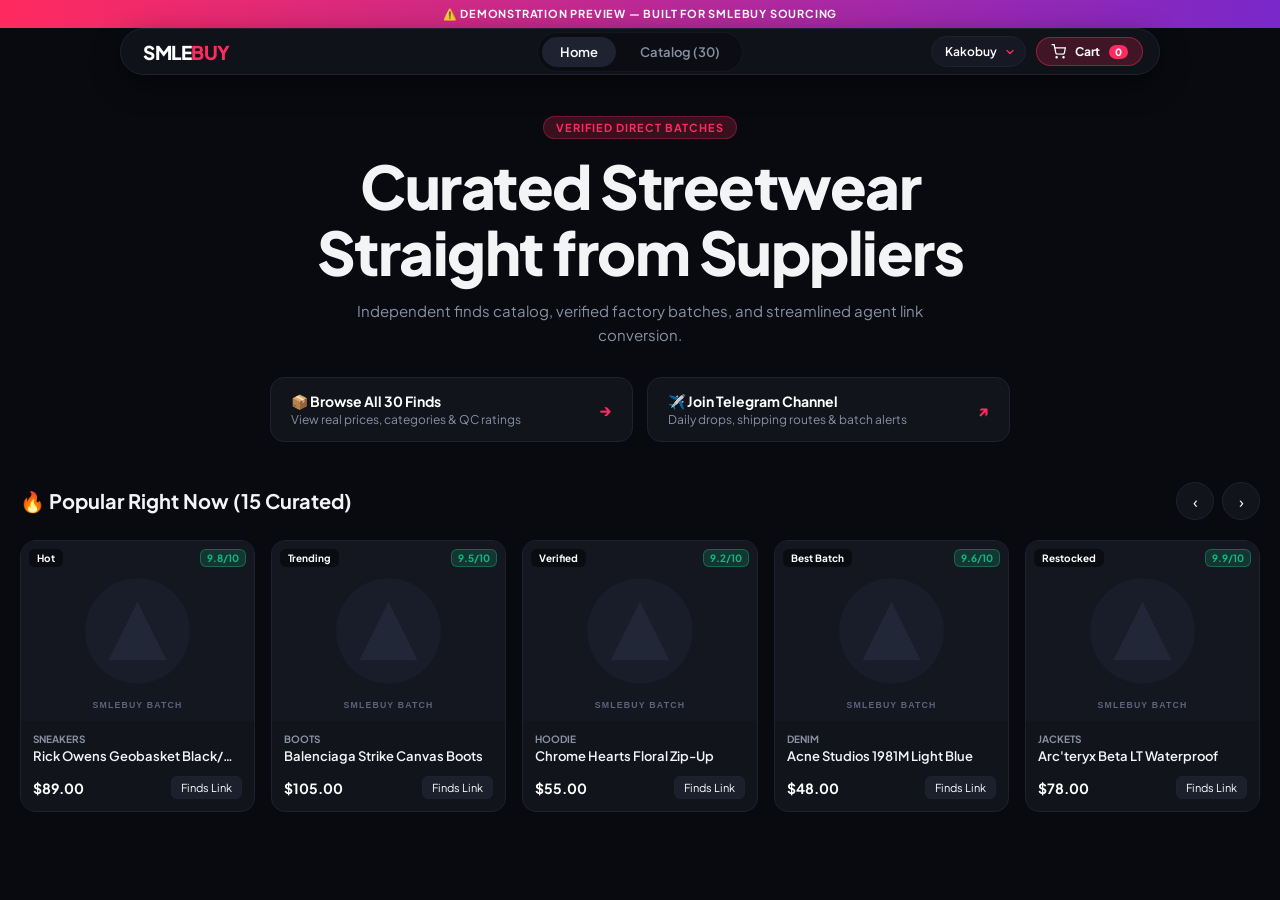
==== smlebuy/index.html @ 2d929571 "Add initial index.html for SMLEBUY platform Initial commit of the SMLEBUY index.html file with layou" ====
<!DOCTYPE html>
<html lang="en">
<head>
  <meta charset="UTF-8">
  <meta name="viewport" content="width=device-width, initial-scale=1.0">
  <title>SMLEBUY — Direct Sourcing & Finds Showcase</title>
  <link rel="preconnect" href="https://fonts.googleapis.com">
  <link rel="preconnect" href="https://fonts.gstatic.com" crossorigin>
  <link href="https://fonts.googleapis.com/css2?family=Plus+Jakarta+Sans:wght@400;500;600;700;800&display=swap" rel="stylesheet">
  <style>
    :root {
  --bg: #090a0f;
  --card-bg: #12141c;
  --card-border: #1e2230;
  --accent: #ff2a5f;
  --accent-glow: rgba(255, 42, 95, 0.2);
  --text: #f3f4f6;
  --text-muted: #8890a4;
}

* {
  box-sizing: border-box;
  margin: 0;
  padding: 0;
  font-family: 'Plus Jakarta Sans', sans-serif;
}

body {
  background-color: var(--bg);
  color: var(--text);
  min-height: 100vh;
  overflow-x: hidden;
}

/* --- DEMO BAR --- */
.demo-bar {
  background: linear-gradient(90deg, #ff2a5f, #7928ca);
  color: #fff;
  text-align: center;
  padding: 7px 16px;
  font-size: 11px;
  font-weight: 700;
  letter-spacing: 0.8px;
  text-transform: uppercase;
}

/* --- UNIFIED MODERN NAVBAR --- */
header {
  position: sticky;
  top: 14px;
  z-index: 100;
  padding: 0 20px;
  margin-bottom: 25px;
}

.nav-container {
  max-width: 1040px;
  margin: 0 auto;
  background: rgba(18, 20, 28, 0.85);
  backdrop-filter: blur(14px);
  border: 1px solid var(--card-border);
  border-radius: 50px;
  padding: 7px 16px;
  display: flex;
  align-items: center;
  justify-content: space-between;
  box-shadow: 0 10px 30px rgba(0, 0, 0, 0.45);
  position: relative; /* Wymagane do precyzyjnego wyśrodkowania */
}

.logo {
  font-size: 19px;
  font-weight: 800;
  letter-spacing: -0.5px;
  text-decoration: none;
  color: #fff;
  padding-left: 6px;
  z-index: 2;
}

.logo span {
  color: var(--accent);
}

/* Idealne geometryczne wyśrodkowanie linków nawigacji */
.nav-center {
  position: absolute;
  left: 50%;
  top: 50%;
  transform: translate(-50%, -50%);
  display: flex;
  align-items: center;
  gap: 6px;
  background: rgba(9, 10, 15, 0.45);
  padding: 4px;
  border-radius: 30px;
  border: 1px solid rgba(255, 255, 255, 0.04);
  z-index: 1;
}

.nav-link {
  color: var(--text-muted);
  text-decoration: none;
  font-size: 13px;
  font-weight: 600;
  padding: 7px 18px;
  border-radius: 25px;
  transition: all 0.2s ease;
  white-space: nowrap;
}

.nav-link:hover {
  color: #fff;
}

.nav-link.active {
  color: #fff;
  background: #1e2231;
}

.nav-actions {
  display: flex;
  align-items: center;
  gap: 10px;
  z-index: 2;
}

/* Custom Dropdown Agenta */
.agent-wrapper {
  position: relative;
  display: flex;
  align-items: center;
}

.agent-select-input {
  appearance: none;
  -webkit-appearance: none;
  background: #161823;
  border: 1px solid var(--card-border);
  color: #fff;
  font-size: 12px;
  font-weight: 600;
  padding: 7px 28px 7px 13px;
  border-radius: 20px;
  cursor: pointer;
  outline: none;
  transition: border-color 0.2s;
}

.agent-select-input:hover,
.agent-select-input:focus {
  border-color: rgba(255, 42, 95, 0.5);
}

.agent-wrapper svg {
  position: absolute;
  right: 10px;
  pointer-events: none;
  stroke: var(--accent);
}

/* Koszyk */
.cart-btn {
  display: inline-flex;
  align-items: center;
  gap: 9px;
  background: var(--accent-glow);
  border: 1px solid rgba(255, 42, 95, 0.45);
  color: #fff;
  font-size: 12px;
  font-weight: 700;
  padding: 6px 14px;
  border-radius: 20px;
  text-decoration: none;
  cursor: pointer;
  transition: transform 0.15s ease, background 0.2s ease;
}

.cart-btn:hover {
  background: rgba(255, 42, 95, 0.28);
  transform: translateY(-1px);
}

.cart-btn svg {
  stroke: #fff;
  fill: none;
  stroke-width: 2;
}

.cart-num {
  background: var(--accent);
  color: #fff;
  font-size: 10px;
  padding: 1px 6px;
  border-radius: 12px;
  font-weight: 800;
}

/* --- HERO SECTION --- */
.hero {
  max-width: 860px;
  margin: 40px auto 30px;
  padding: 0 20px;
  text-align: center;
}

.hero-tag {
  display: inline-block;
  font-size: 11px;
  font-weight: 700;
  text-transform: uppercase;
  letter-spacing: 1px;
  padding: 4px 12px;
  border-radius: 30px;
  background: var(--accent-glow);
  color: var(--accent);
  border: 1px solid rgba(255, 42, 95, 0.3);
  margin-bottom: 14px;
}

.hero h1 {
  font-size: clamp(34px, 5.5vw, 60px);
  font-weight: 800;
  letter-spacing: -1.5px;
  line-height: 1.1;
  margin-bottom: 14px;
}

.hero p {
  color: var(--text-muted);
  font-size: 15px;
  line-height: 1.6;
  max-width: 580px;
  margin: 0 auto 30px;
}

/* --- COMPACT ROW (ZASTĘPSTWO BLOKÓW) --- */
.compact-actions-row {
  max-width: 780px;
  margin: 0 auto 40px;
  padding: 0 20px;
  display: flex;
  gap: 14px;
}

.compact-btn {
  flex: 1;
  background: var(--card-bg);
  border: 1px solid var(--card-border);
  border-radius: 14px;
  padding: 14px 20px;
  display: flex;
  align-items: center;
  justify-content: space-between;
  text-decoration: none;
  color: #fff;
  transition: all 0.2s ease;
}

.compact-btn:hover {
  border-color: var(--accent);
  transform: translateY(-2px);
  background: #161822;
}

.compact-btn .label {
  font-size: 14px;
  font-weight: 700;
  display: flex;
  align-items: center;
  gap: 10px;
}

.compact-btn .sub {
  font-size: 12px;
  color: var(--text-muted);
  margin-top: 2px;
}

.compact-btn .arrow {
  color: var(--accent);
  font-weight: 800;
  font-size: 16px;
}

/* --- KARUZELA POPULARNYCH (15 PRODUKTÓW) --- */
.carousel-section {
  max-width: 1280px;
  margin: 0 auto 70px;
  padding: 0 20px;
}

.section-header {
  display: flex;
  align-items: center;
  justify-content: space-between;
  margin-bottom: 20px;
}

.section-header h2 {
  font-size: 20px;
  font-weight: 700;
  display: flex;
  align-items: center;
  gap: 8px;
}

.controls {
  display: flex;
  gap: 8px;
}

.ctrl-btn {
  width: 38px;
  height: 38px;
  border-radius: 50%;
  background: var(--card-bg);
  border: 1px solid var(--card-border);
  color: #fff;
  cursor: pointer;
  display: flex;
  align-items: center;
  justify-content: center;
  font-size: 16px;
  transition: all 0.2s;
}

.ctrl-btn:hover {
  background: var(--accent);
  border-color: var(--accent);
}

.carousel-wrapper {
  overflow: hidden;
  width: 100%;
  border-radius: 16px;
}

.carousel-track {
  display: flex;
  transition: transform 0.6s cubic-bezier(0.25, 1, 0.5, 1);
  gap: 16px;
}

.p-card {
  min-width: calc((100% - (4 * 16px)) / 5);
  flex: 0 0 calc((100% - (4 * 16px)) / 5);
  background: var(--card-bg);
  border: 1px solid var(--card-border);
  border-radius: 14px;
  overflow: hidden;
  display: flex;
  flex-direction: column;
}

.p-img-box {
  width: 100%;
  height: 180px;
  background: #161824;
  display: flex;
  align-items: center;
  justify-content: center;
  position: relative;
}

.p-img-box img {
  width: 100%;
  height: 100%;
  object-fit: cover;
}

.p-badge {
  position: absolute;
  top: 8px;
  left: 8px;
  background: rgba(9, 10, 15, 0.75);
  backdrop-filter: blur(4px);
  padding: 3px 8px;
  border-radius: 6px;
  font-size: 10px;
  font-weight: 700;
  color: #fff;
}

.p-score {
  position: absolute;
  top: 8px;
  right: 8px;
  background: rgba(16, 185, 129, 0.2);
  border: 1px solid rgba(16, 185, 129, 0.4);
  color: #10b981;
  padding: 2px 6px;
  border-radius: 6px;
  font-size: 10px;
  font-weight: 700;
}

.p-details {
  padding: 12px;
  display: flex;
  flex-direction: column;
  flex-grow: 1;
}

.p-category {
  font-size: 10px;
  color: var(--text-muted);
  text-transform: uppercase;
  font-weight: 700;
  margin-bottom: 3px;
}

.p-title {
  font-size: 13px;
  font-weight: 600;
  white-space: nowrap;
  overflow: hidden;
  text-overflow: ellipsis;
  margin-bottom: 12px;
}

.p-footer {
  display: flex;
  align-items: center;
  justify-content: space-between;
  margin-top: auto;
}

.p-price {
  font-size: 14px;
  font-weight: 700;
  color: #fff;
}

.p-buy {
  background: #1c202d;
  border: 1px solid var(--card-border);
  color: #fff;
  font-size: 11px;
  padding: 4px 9px;
  border-radius: 6px;
  text-decoration: none;
}

/* --- KATALOG & FILTRY (LINKS.HTML) --- */
.catalog-wrap {
  max-width: 1280px;
  margin: 20px auto 60px;
  padding: 0 20px;
}

.controls-panel {
  background: var(--card-bg);
  border: 1px solid var(--card-border);
  border-radius: 16px;
  padding: 18px 20px;
  margin-bottom: 24px;
  display: flex;
  flex-direction: column;
  gap: 16px;
}

.top-bar {
  display: flex;
  justify-content: space-between;
  align-items: center;
  flex-wrap: wrap;
  gap: 14px;
}

.search-box {
  background: #0a0b10;
  border: 1px solid var(--card-border);
  color: #fff;
  padding: 11px 18px;
  border-radius: 12px;
  font-size: 14px;
  width: 340px;
  outline: none;
  transition: border-color 0.2s;
}

.search-box:focus {
  border-color: var(--accent);
}

/* Stylizowany Target Agent Box */
.target-agent-box {
  display: flex;
  align-items: center;
  gap: 12px;
  background: #0a0b10;
  border: 1px solid var(--card-border);
  padding: 6px 8px 6px 14px;
  border-radius: 14px;
}

.target-agent-box .label {
  font-size: 13px;
  color: var(--text-muted);
  font-weight: 500;
}

.target-agent-pill {
  position: relative;
  display: flex;
  align-items: center;
}

.target-agent-pill select {
  appearance: none;
  -webkit-appearance: none;
  background: #141724;
  border: 1px solid rgba(255, 42, 95, 0.3);
  color: var(--accent);
  font-size: 13px;
  font-weight: 700;
  padding: 7px 32px 7px 14px;
  border-radius: 10px;
  cursor: pointer;
  outline: none;
  transition: all 0.2s ease;
}

.target-agent-pill select:hover {
  background: #1a1e2f;
  border-color: var(--accent);
}

.target-agent-pill svg {
  position: absolute;
  right: 12px;
  pointer-events: none;
  stroke: var(--accent);
}

/* Category Filter Pills */
.category-pills {
  display: flex;
  gap: 8px;
  overflow-x: auto;
  padding-bottom: 4px;
}

.pill {
  background: #171924;
  border: 1px solid var(--card-border);
  color: var(--text-muted);
  padding: 7px 15px;
  border-radius: 20px;
  font-size: 12px;
  font-weight: 600;
  cursor: pointer;
  white-space: nowrap;
  transition: all 0.2s;
}

.pill:hover,
.pill.active {
  background: var(--accent-glow);
  color: #fff;
  border-color: var(--accent);
}

/* --- SIATKA PRODUKTÓW (30 ITEMS) --- */
.grid {
  display: grid;
  grid-template-columns: repeat(auto-fill, minmax(210px, 1fr));
  gap: 18px;
}

.grid-item {
  background: var(--card-bg);
  border: 1px solid var(--card-border);
  border-radius: 14px;
  overflow: hidden;
  display: flex;
  flex-direction: column;
  transition: transform 0.2s;
}

.grid-item:hover {
  transform: translateY(-3px);
}

.grid-img-box {
  width: 100%;
  height: 180px;
  background: #161824;
  position: relative;
}

.grid-img-box img {
  width: 100%;
  height: 100%;
  object-fit: cover;
}

.badge-left {
  position: absolute;
  top: 8px;
  left: 8px;
  background: rgba(9, 10, 15, 0.75);
  backdrop-filter: blur(4px);
  padding: 2px 7px;
  border-radius: 5px;
  font-size: 10px;
  font-weight: 700;
  color: #fff;
}

.badge-right {
  position: absolute;
  top: 8px;
  right: 8px;
  background: rgba(16, 185, 129, 0.2);
  border: 1px solid rgba(16, 185, 129, 0.35);
  color: #10b981;
  padding: 2px 6px;
  border-radius: 5px;
  font-size: 10px;
  font-weight: 700;
}

.grid-content {
  padding: 12px;
  display: flex;
  flex-direction: column;
  flex-grow: 1;
}

.grid-cat {
  font-size: 10px;
  color: var(--text-muted);
  text-transform: uppercase;
  font-weight: 700;
  margin-bottom: 4px;
}

.grid-name {
  font-size: 13px;
  font-weight: 600;
  line-height: 1.35;
  height: 35px;
  overflow: hidden;
  display: -webkit-box;
  -webkit-line-clamp: 2;
  -webkit-box-orient: vertical;
  margin-bottom: 12px;
}

.grid-bottom {
  display: flex;
  align-items: center;
  justify-content: space-between;
  margin-top: auto;
}

.grid-price {
  font-size: 14px;
  font-weight: 700;
  color: #fff;
}

.grid-btn {
  background: #1c202d;
  border: 1px solid var(--card-border);
  color: #fff;
  font-size: 11px;
  font-weight: 600;
  padding: 5px 10px;
  border-radius: 6px;
  cursor: pointer;
  transition: border-color 0.2s;
}

.grid-btn:hover {
  border-color: var(--accent);
}

/* --- RESPONSYWNOŚĆ --- */
@media (max-width: 1100px) {
  .p-card {
    min-width: calc((100% - 16px) / 2);
    flex: 0 0 calc((100% - 16px) / 2);
  }
}

@media (max-width: 768px) {
  .nav-center {
    position: static;
    transform: none;
  }
  .nav-container {
    flex-wrap: wrap;
    gap: 10px;
    border-radius: 20px;
  }
}

@media (max-width: 650px) {
  .p-card {
    min-width: 100%;
    flex: 0 0 100%;
  }
  .compact-actions-row {
    flex-direction: column;
  }
  .search-box {
    width: 100%;
  }
}
  </style>
</head>
<body>

  <div class="demo-bar">
    ⚠️ Demonstration Preview — Built for SMLEBUY Sourcing
  </div>

  <header>
    <div class="nav-container">
      <a href="index.html" class="logo">SMLE<span>BUY</span></a>

      <nav class="nav-center">
        <a href="index.html" class="nav-link active">Home</a>
        <a href="links.html" class="nav-link">Catalog (30)</a>
      </nav>

      <div class="nav-actions">
        <div class="agent-wrapper">
          <select class="agent-select-input" id="navAgent">
            <option>Kakobuy</option>
            <option>Mulebuy</option>
            <option>CNfans</option>
            <option>Basetao</option>
          </select>
          <svg width="12" height="12" viewBox="0 0 24 24" fill="none" stroke-width="2.5" stroke-linecap="round"><path d="M6 9l6 6 6-6"/></svg>
        </div>

        <button class="cart-btn" onclick="alert('Cart preview')">
          <svg width="15" height="15" viewBox="0 0 24 24">
            <circle cx="9" cy="21" r="1"></circle>
            <circle cx="20" cy="21" r="1"></circle>
            <path d="M1 1h4l2.68 13.39a2 2 0 0 0 2 1.61h9.72a2 2 0 0 0 2-1.61L23 6H6"></path>
          </svg>
          Cart <span class="cart-num">0</span>
        </button>
      </div>
    </div>
  </header>

  <main>
    <section class="hero">
      <span class="hero-tag">Verified Direct Batches</span>
      <h1>Curated Streetwear<br>Straight from Suppliers</h1>
      <p>Independent finds catalog, verified factory batches, and streamlined agent link conversion.</p>
    </section>

    <section class="compact-actions-row">
      <a href="links.html" class="compact-btn">
        <div>
          <div class="label">📦 Browse All 30 Finds</div>
          <div class="sub">View real prices, categories & QC ratings</div>
        </div>
        <span class="arrow">→</span>
      </a>

      <a href="https://t.me" target="_blank" class="compact-btn">
        <div>
          <div class="label">✈️ Join Telegram Channel</div>
          <div class="sub">Daily drops, shipping routes & batch alerts</div>
        </div>
        <span class="arrow">↗</span>
      </a>
    </section>

    <section class="carousel-section">
      <div class="section-header">
        <h2>🔥 Popular Right Now (15 Curated)</h2>
        <div class="controls">
          <button class="ctrl-btn" onclick="prevSlide()" title="Previous">‹</button>
          <button class="ctrl-btn" onclick="nextSlide()" title="Next">›</button>
        </div>
      </div>

      <div class="carousel-wrapper">
        <div class="carousel-track" id="popularTrack"></div>
      </div>
    </section>
  </main>

  <script>
    const PLACEHOLDER_IMG = "data:image/svg+xml;charset=UTF-8,%3Csvg xmlns='http://www.w3.org/2000/svg' width='400' height='400' viewBox='0 0 400 400'%3E%3Crect width='400' height='400' fill='%23141620'/%3E%3Ccircle cx='200' cy='200' r='90' fill='%23191c29'/%3E%3Cpath d='M150 250 L200 150 L250 250 Z' fill='%23222738'/%3E%3Ctext x='50%25' y='82%25' dominant-baseline='middle' text-anchor='middle' fill='%235c637a' font-family='sans-serif' font-size='15' font-weight='700' letter-spacing='2'%3ESMLEBUY BATCH%3C/text%3E%3C/svg%3E";

    const popularItems = [
      { id: 1, name: "Rick Owens Geobasket Black/Milk", cat: "Sneakers", price: "$89.00", rating: "9.8/10", badge: "Hot" },
      { id: 2, name: "Balenciaga Strike Canvas Boots", cat: "Boots", price: "$105.00", rating: "9.5/10", badge: "Trending" },
      { id: 3, name: "Chrome Hearts Floral Zip-Up", cat: "Hoodie", price: "$55.00", rating: "9.2/10", badge: "Verified" },
      { id: 4, name: "Acne Studios 1981M Light Blue", cat: "Denim", price: "$48.00", rating: "9.6/10", badge: "Best Batch" },
      { id: 5, name: "Arc'teryx Beta LT Waterproof", cat: "Jackets", price: "$78.00", rating: "9.9/10", badge: "Restocked" },
      { id: 6, name: "Maison Margiela GAT White Leather", cat: "Sneakers", price: "$65.00", rating: "9.7/10", badge: "Top Tier" },
      { id: 7, name: "Supreme Box Logo FW23 Heather Grey", cat: "Hoodie", price: "$52.00", rating: "9.8/10", badge: "Popular" },
      { id: 8, name: "Bape Shark Double Full Zip", cat: "Hoodie", price: "$62.00", rating: "9.0/10", badge: "Classic" },
      { id: 9, name: "Rick Owens Bolan Banana Denim", cat: "Denim", price: "$59.00", rating: "9.4/10", badge: "Waxed" },
      { id: 10, name: "Prada Re-Nylon Puffer Jacket", cat: "Jackets", price: "$115.00", rating: "9.6/10", badge: "Luxury" },
      { id: 11, name: "Salomon XT-6 Black Phantom", cat: "Sneakers", price: "$58.00", rating: "9.4/10", badge: "Gorpcore" },
      { id: 12, name: "Chrome Hearts Roller Belt 925", cat: "Accessories", price: "$45.00", rating: "9.5/10", badge: "Steel" },
      { id: 13, name: "Balenciaga 3XL Mud Sneaker", cat: "Sneakers", price: "$98.00", rating: "9.7/10", badge: "Distressed" },
      { id: 14, name: "Moncler Maya Down Black", cat: "Jackets", price: "$130.00", rating: "9.9/10", badge: "Warm" },
      { id: 15, name: "Diesel 1996 D-Sire Baggy Wash", cat: "Denim", price: "$54.00", rating: "9.5/10", badge: "Oversized" }
    ];

    const track = document.getElementById('popularTrack');
    popularItems.forEach(item => {
      track.innerHTML += `
        <div class="p-card">
          <div class="p-img-box">
            <span class="p-badge">${item.badge}</span>
            <span class="p-score">${item.rating}</span>
            <img src="${PLACEHOLDER_IMG}" alt="${item.name}">
          </div>
          <div class="p-details">
            <span class="p-category">${item.cat}</span>
            <div class="p-title" title="${item.name}">${item.name}</div>
            <div class="p-footer">
              <span class="p-price">${item.price}</span>
              <a href="links.html" class="p-buy">Finds Link</a>
            </div>
          </div>
        </div>
      `;
    });

    let currentIndex = 0;
    const totalPages = 3;

    function updateCarousel() {
      track.style.transform = `translateX(-${currentIndex * 100}%)`;
    }

    function nextSlide() {
      currentIndex = (currentIndex + 1) % totalPages;
      updateCarousel();
    }

    function prevSlide() {
      currentIndex = (currentIndex - 1 + totalPages) % totalPages;
      updateCarousel();
    }

    let autoInterval = setInterval(nextSlide, 3000);
    track.addEventListener('mouseenter', () => clearInterval(autoInterval));
    track.addEventListener('mouseleave', () => autoInterval = setInterval(nextSlide, 3000));
  </script>
</body>
</html>
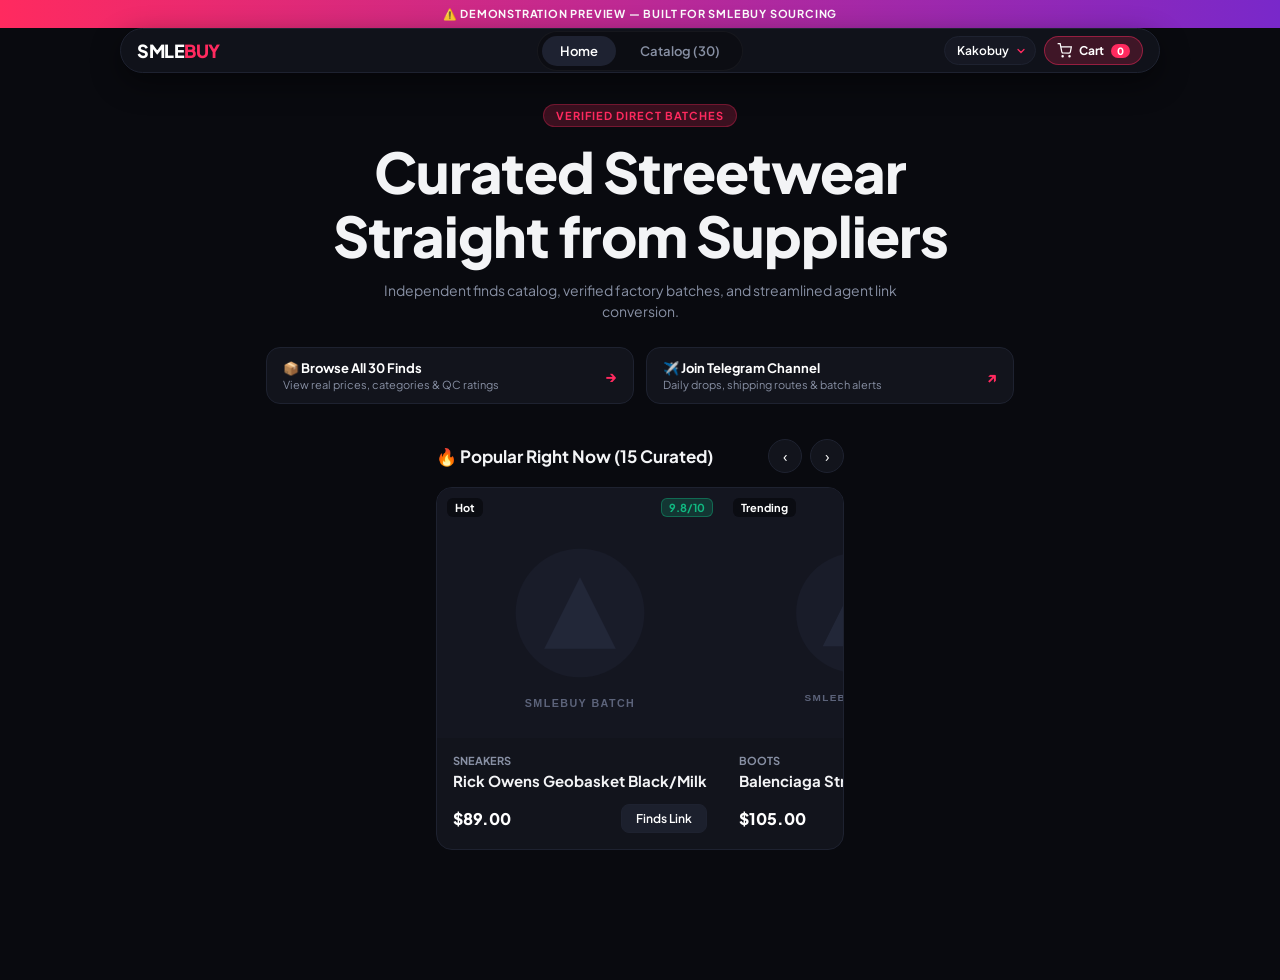
==== commit 95bc73f3: "Refactor CSS styles for layout and responsiveness Adjusted various CSS properties for layout and sty" ====
--- a/smlebuy/index.html
+++ b/smlebuy/index.html
@@ -8,7 +8,7 @@
   <link rel="preconnect" href="https://fonts.gstatic.com" crossorigin>
   <link href="https://fonts.googleapis.com/css2?family=Plus+Jakarta+Sans:wght@400;500;600;700;800&display=swap" rel="stylesheet">
   <style>
-    :root {
+  :root {
   --bg: #090a0f;
   --card-bg: #12141c;
   --card-border: #1e2230;
@@ -30,6 +30,7 @@
   color: var(--text);
   min-height: 100vh;
   overflow-x: hidden;
+  padding-bottom: 70px; /* Miejsce na bottom nav na mobile */
 }
 
 /* --- DEMO BAR --- */
@@ -37,26 +38,26 @@
   background: linear-gradient(90deg, #ff2a5f, #7928ca);
   color: #fff;
   text-align: center;
-  padding: 7px 16px;
+  padding: 7px 14px;
   font-size: 11px;
   font-weight: 700;
   letter-spacing: 0.8px;
   text-transform: uppercase;
 }
 
-/* --- UNIFIED MODERN NAVBAR --- */
+/* --- UNIFIED CLEAN NAVBAR --- */
 header {
   position: sticky;
-  top: 14px;
+  top: 12px;
   z-index: 100;
-  padding: 0 20px;
+  padding: 0 14px;
   margin-bottom: 25px;
 }
 
 .nav-container {
   max-width: 1040px;
   margin: 0 auto;
-  background: rgba(18, 20, 28, 0.85);
+  background: rgba(18, 20, 28, 0.92);
   backdrop-filter: blur(14px);
   border: 1px solid var(--card-border);
   border-radius: 50px;
@@ -65,16 +66,15 @@
   align-items: center;
   justify-content: space-between;
   box-shadow: 0 10px 30px rgba(0, 0, 0, 0.45);
-  position: relative; /* Wymagane do precyzyjnego wyśrodkowania */
+  position: relative;
 }
 
 .logo {
-  font-size: 19px;
+  font-size: 18px;
   font-weight: 800;
   letter-spacing: -0.5px;
   text-decoration: none;
   color: #fff;
-  padding-left: 6px;
   z-index: 2;
 }
 
@@ -82,7 +82,7 @@
   color: var(--accent);
 }
 
-/* Idealne geometryczne wyśrodkowanie linków nawigacji */
+/* Matematycznie wyśrodkowany pill na desktopie */
 .nav-center {
   position: absolute;
   left: 50%;
@@ -109,10 +109,7 @@
   white-space: nowrap;
 }
 
-.nav-link:hover {
-  color: #fff;
-}
-
+.nav-link:hover { color: #fff; }
 .nav-link.active {
   color: #fff;
   background: #1e2231;
@@ -121,11 +118,11 @@
 .nav-actions {
   display: flex;
   align-items: center;
-  gap: 10px;
+  gap: 8px;
   z-index: 2;
 }
 
-/* Custom Dropdown Agenta */
+/* Selektor Agenta */
 .agent-wrapper {
   position: relative;
   display: flex;
@@ -140,7 +137,7 @@
   color: #fff;
   font-size: 12px;
   font-weight: 600;
-  padding: 7px 28px 7px 13px;
+  padding: 6px 26px 6px 12px;
   border-radius: 20px;
   cursor: pointer;
   outline: none;
@@ -154,7 +151,7 @@
 
 .agent-wrapper svg {
   position: absolute;
-  right: 10px;
+  right: 9px;
   pointer-events: none;
   stroke: var(--accent);
 }
@@ -163,22 +160,16 @@
 .cart-btn {
   display: inline-flex;
   align-items: center;
-  gap: 9px;
+  gap: 7px;
   background: var(--accent-glow);
   border: 1px solid rgba(255, 42, 95, 0.45);
   color: #fff;
   font-size: 12px;
   font-weight: 700;
-  padding: 6px 14px;
+  padding: 6px 12px;
   border-radius: 20px;
   text-decoration: none;
   cursor: pointer;
-  transition: transform 0.15s ease, background 0.2s ease;
-}
-
-.cart-btn:hover {
-  background: rgba(255, 42, 95, 0.28);
-  transform: translateY(-1px);
 }
 
 .cart-btn svg {
@@ -196,11 +187,33 @@
   font-weight: 800;
 }
 
-/* --- HERO SECTION --- */
+/* --- MOBILE BOTTOM NAV (Tylko na telefonach) --- */
+.mobile-bottom-nav {
+  display: none;
+  position: fixed;
+  bottom: 12px;
+  left: 50%;
+  transform: translateX(-50%);
+  background: rgba(18, 20, 28, 0.95);
+  backdrop-filter: blur(16px);
+  border: 1px solid var(--card-border);
+  border-radius: 40px;
+  padding: 5px 8px;
+  z-index: 200;
+  box-shadow: 0 10px 25px rgba(0,0,0,0.6);
+  gap: 4px;
+}
+
+.mobile-bottom-nav .nav-link {
+  font-size: 12px;
+  padding: 7px 16px;
+}
+
+/* --- HERO --- */
 .hero {
   max-width: 860px;
-  margin: 40px auto 30px;
-  padding: 0 20px;
+  margin: 30px auto 25px;
+  padding: 0 16px;
   text-align: center;
 }
 
@@ -215,32 +228,32 @@
   background: var(--accent-glow);
   color: var(--accent);
   border: 1px solid rgba(255, 42, 95, 0.3);
-  margin-bottom: 14px;
+  margin-bottom: 12px;
 }
 
 .hero h1 {
-  font-size: clamp(34px, 5.5vw, 60px);
+  font-size: clamp(28px, 6vw, 56px);
   font-weight: 800;
-  letter-spacing: -1.5px;
-  line-height: 1.1;
-  margin-bottom: 14px;
+  letter-spacing: -1px;
+  line-height: 1.15;
+  margin-bottom: 12px;
 }
 
 .hero p {
   color: var(--text-muted);
-  font-size: 15px;
-  line-height: 1.6;
-  max-width: 580px;
-  margin: 0 auto 30px;
-}
-
-/* --- COMPACT ROW (ZASTĘPSTWO BLOKÓW) --- */
+  font-size: 14px;
+  line-height: 1.5;
+  max-width: 540px;
+  margin: 0 auto 24px;
+}
+
+/* --- ACTIONS ROW --- */
 .compact-actions-row {
   max-width: 780px;
-  margin: 0 auto 40px;
-  padding: 0 20px;
-  display: flex;
-  gap: 14px;
+  margin: 0 auto 35px;
+  padding: 0 16px;
+  display: flex;
+  gap: 12px;
 }
 
 .compact-btn {
@@ -248,7 +261,7 @@
   background: var(--card-bg);
   border: 1px solid var(--card-border);
   border-radius: 14px;
-  padding: 14px 20px;
+  padding: 12px 16px;
   display: flex;
   align-items: center;
   justify-content: space-between;
@@ -264,15 +277,15 @@
 }
 
 .compact-btn .label {
-  font-size: 14px;
-  font-weight: 700;
-  display: flex;
-  align-items: center;
-  gap: 10px;
+  font-size: 13px;
+  font-weight: 700;
+  display: flex;
+  align-items: center;
+  gap: 8px;
 }
 
 .compact-btn .sub {
-  font-size: 12px;
+  font-size: 11px;
   color: var(--text-muted);
   margin-top: 2px;
 }
@@ -280,25 +293,25 @@
 .compact-btn .arrow {
   color: var(--accent);
   font-weight: 800;
-  font-size: 16px;
-}
-
-/* --- KARUZELA POPULARNYCH (15 PRODUKTÓW) --- */
+  font-size: 15px;
+}
+
+/* --- KARUZELA 1 ITEM WIDOCZNY (POPULAR) --- */
 .carousel-section {
-  max-width: 1280px;
-  margin: 0 auto 70px;
-  padding: 0 20px;
+  max-width: 440px; /* Zgrabny format na 1 item */
+  margin: 0 auto 60px;
+  padding: 0 16px;
 }
 
 .section-header {
   display: flex;
   align-items: center;
   justify-content: space-between;
-  margin-bottom: 20px;
+  margin-bottom: 14px;
 }
 
 .section-header h2 {
-  font-size: 20px;
+  font-size: 17px;
   font-weight: 700;
   display: flex;
   align-items: center;
@@ -311,8 +324,8 @@
 }
 
 .ctrl-btn {
-  width: 38px;
-  height: 38px;
+  width: 34px;
+  height: 34px;
   border-radius: 50%;
   background: var(--card-bg);
   border: 1px solid var(--card-border);
@@ -321,7 +334,7 @@
   display: flex;
   align-items: center;
   justify-content: center;
-  font-size: 16px;
+  font-size: 15px;
   transition: all 0.2s;
 }
 
@@ -334,32 +347,28 @@
   overflow: hidden;
   width: 100%;
   border-radius: 16px;
+  border: 1px solid var(--card-border);
+  background: var(--card-bg);
 }
 
 .carousel-track {
   display: flex;
-  transition: transform 0.6s cubic-bezier(0.25, 1, 0.5, 1);
-  gap: 16px;
-}
-
-.p-card {
-  min-width: calc((100% - (4 * 16px)) / 5);
-  flex: 0 0 calc((100% - (4 * 16px)) / 5);
-  background: var(--card-bg);
-  border: 1px solid var(--card-border);
-  border-radius: 14px;
-  overflow: hidden;
+  transition: transform 0.45s cubic-bezier(0.25, 1, 0.5, 1);
+  width: 100%;
+}
+
+/* Dokładnie 1 item widoczny */
+.p-card-single {
+  flex: 0 0 100%;
+  width: 100%;
   display: flex;
   flex-direction: column;
 }
 
 .p-img-box {
   width: 100%;
-  height: 180px;
+  height: 250px;
   background: #161824;
-  display: flex;
-  align-items: center;
-  justify-content: center;
   position: relative;
 }
 
@@ -371,64 +380,62 @@
 
 .p-badge {
   position: absolute;
-  top: 8px;
-  left: 8px;
-  background: rgba(9, 10, 15, 0.75);
+  top: 10px;
+  left: 10px;
+  background: rgba(9, 10, 15, 0.8);
   backdrop-filter: blur(4px);
   padding: 3px 8px;
   border-radius: 6px;
-  font-size: 10px;
+  font-size: 11px;
   font-weight: 700;
   color: #fff;
 }
 
 .p-score {
   position: absolute;
-  top: 8px;
-  right: 8px;
+  top: 10px;
+  right: 10px;
   background: rgba(16, 185, 129, 0.2);
   border: 1px solid rgba(16, 185, 129, 0.4);
   color: #10b981;
-  padding: 2px 6px;
+  padding: 2px 7px;
   border-radius: 6px;
-  font-size: 10px;
+  font-size: 11px;
   font-weight: 700;
 }
 
 .p-details {
-  padding: 12px;
+  padding: 16px;
   display: flex;
   flex-direction: column;
-  flex-grow: 1;
 }
 
 .p-category {
-  font-size: 10px;
+  font-size: 11px;
   color: var(--text-muted);
   text-transform: uppercase;
   font-weight: 700;
-  margin-bottom: 3px;
+  margin-bottom: 4px;
 }
 
 .p-title {
-  font-size: 13px;
-  font-weight: 600;
+  font-size: 15px;
+  font-weight: 700;
   white-space: nowrap;
   overflow: hidden;
   text-overflow: ellipsis;
-  margin-bottom: 12px;
+  margin-bottom: 14px;
 }
 
 .p-footer {
   display: flex;
   align-items: center;
   justify-content: space-between;
-  margin-top: auto;
 }
 
 .p-price {
-  font-size: 14px;
-  font-weight: 700;
+  font-size: 16px;
+  font-weight: 800;
   color: #fff;
 }
 
@@ -436,279 +443,23 @@
   background: #1c202d;
   border: 1px solid var(--card-border);
   color: #fff;
-  font-size: 11px;
-  padding: 4px 9px;
-  border-radius: 6px;
-  text-decoration: none;
-}
-
-/* --- KATALOG & FILTRY (LINKS.HTML) --- */
-.catalog-wrap {
-  max-width: 1280px;
-  margin: 20px auto 60px;
-  padding: 0 20px;
-}
-
-.controls-panel {
-  background: var(--card-bg);
-  border: 1px solid var(--card-border);
-  border-radius: 16px;
-  padding: 18px 20px;
-  margin-bottom: 24px;
-  display: flex;
-  flex-direction: column;
-  gap: 16px;
-}
-
-.top-bar {
-  display: flex;
-  justify-content: space-between;
-  align-items: center;
-  flex-wrap: wrap;
-  gap: 14px;
-}
-
-.search-box {
-  background: #0a0b10;
-  border: 1px solid var(--card-border);
-  color: #fff;
-  padding: 11px 18px;
-  border-radius: 12px;
-  font-size: 14px;
-  width: 340px;
-  outline: none;
-  transition: border-color 0.2s;
-}
-
-.search-box:focus {
-  border-color: var(--accent);
-}
-
-/* Stylizowany Target Agent Box */
-.target-agent-box {
-  display: flex;
-  align-items: center;
-  gap: 12px;
-  background: #0a0b10;
-  border: 1px solid var(--card-border);
-  padding: 6px 8px 6px 14px;
-  border-radius: 14px;
-}
-
-.target-agent-box .label {
-  font-size: 13px;
-  color: var(--text-muted);
-  font-weight: 500;
-}
-
-.target-agent-pill {
-  position: relative;
-  display: flex;
-  align-items: center;
-}
-
-.target-agent-pill select {
-  appearance: none;
-  -webkit-appearance: none;
-  background: #141724;
-  border: 1px solid rgba(255, 42, 95, 0.3);
-  color: var(--accent);
-  font-size: 13px;
-  font-weight: 700;
-  padding: 7px 32px 7px 14px;
-  border-radius: 10px;
-  cursor: pointer;
-  outline: none;
-  transition: all 0.2s ease;
-}
-
-.target-agent-pill select:hover {
-  background: #1a1e2f;
-  border-color: var(--accent);
-}
-
-.target-agent-pill svg {
-  position: absolute;
-  right: 12px;
-  pointer-events: none;
-  stroke: var(--accent);
-}
-
-/* Category Filter Pills */
-.category-pills {
-  display: flex;
-  gap: 8px;
-  overflow-x: auto;
-  padding-bottom: 4px;
-}
-
-.pill {
-  background: #171924;
-  border: 1px solid var(--card-border);
-  color: var(--text-muted);
-  padding: 7px 15px;
-  border-radius: 20px;
   font-size: 12px;
   font-weight: 600;
-  cursor: pointer;
-  white-space: nowrap;
-  transition: all 0.2s;
-}
-
-.pill:hover,
-.pill.active {
-  background: var(--accent-glow);
-  color: #fff;
-  border-color: var(--accent);
-}
-
-/* --- SIATKA PRODUKTÓW (30 ITEMS) --- */
-.grid {
-  display: grid;
-  grid-template-columns: repeat(auto-fill, minmax(210px, 1fr));
-  gap: 18px;
-}
-
-.grid-item {
-  background: var(--card-bg);
-  border: 1px solid var(--card-border);
-  border-radius: 14px;
-  overflow: hidden;
-  display: flex;
-  flex-direction: column;
-  transition: transform 0.2s;
-}
-
-.grid-item:hover {
-  transform: translateY(-3px);
-}
-
-.grid-img-box {
-  width: 100%;
-  height: 180px;
-  background: #161824;
-  position: relative;
-}
-
-.grid-img-box img {
-  width: 100%;
-  height: 100%;
-  object-fit: cover;
-}
-
-.badge-left {
-  position: absolute;
-  top: 8px;
-  left: 8px;
-  background: rgba(9, 10, 15, 0.75);
-  backdrop-filter: blur(4px);
-  padding: 2px 7px;
-  border-radius: 5px;
-  font-size: 10px;
-  font-weight: 700;
-  color: #fff;
-}
-
-.badge-right {
-  position: absolute;
-  top: 8px;
-  right: 8px;
-  background: rgba(16, 185, 129, 0.2);
-  border: 1px solid rgba(16, 185, 129, 0.35);
-  color: #10b981;
-  padding: 2px 6px;
-  border-radius: 5px;
-  font-size: 10px;
-  font-weight: 700;
-}
-
-.grid-content {
-  padding: 12px;
-  display: flex;
-  flex-direction: column;
-  flex-grow: 1;
-}
-
-.grid-cat {
-  font-size: 10px;
-  color: var(--text-muted);
-  text-transform: uppercase;
-  font-weight: 700;
-  margin-bottom: 4px;
-}
-
-.grid-name {
-  font-size: 13px;
-  font-weight: 600;
-  line-height: 1.35;
-  height: 35px;
-  overflow: hidden;
-  display: -webkit-box;
-  -webkit-line-clamp: 2;
-  -webkit-box-orient: vertical;
-  margin-bottom: 12px;
-}
-
-.grid-bottom {
-  display: flex;
-  align-items: center;
-  justify-content: space-between;
-  margin-top: auto;
-}
-
-.grid-price {
-  font-size: 14px;
-  font-weight: 700;
-  color: #fff;
-}
-
-.grid-btn {
-  background: #1c202d;
-  border: 1px solid var(--card-border);
-  color: #fff;
-  font-size: 11px;
-  font-weight: 600;
-  padding: 5px 10px;
-  border-radius: 6px;
-  cursor: pointer;
+  padding: 6px 14px;
+  border-radius: 8px;
+  text-decoration: none;
   transition: border-color 0.2s;
 }
 
-.grid-btn:hover {
-  border-color: var(--accent);
-}
-
-/* --- RESPONSYWNOŚĆ --- */
-@media (max-width: 1100px) {
-  .p-card {
-    min-width: calc((100% - 16px) / 2);
-    flex: 0 0 calc((100% - 16px) / 2);
-  }
-}
-
+.p-buy:hover { border-color: var(--accent); }
+
+/* --- RESPONSIVE BREAKPOINTS --- */
 @media (max-width: 768px) {
-  .nav-center {
-    position: static;
-    transform: none;
-  }
-  .nav-container {
-    flex-wrap: wrap;
-    gap: 10px;
-    border-radius: 20px;
-  }
-}
-
-@media (max-width: 650px) {
-  .p-card {
-    min-width: 100%;
-    flex: 0 0 100%;
-  }
-  .compact-actions-row {
-    flex-direction: column;
-  }
-  .search-box {
-    width: 100%;
-  }
+  body { padding-bottom: 80px; }
+  .nav-center { display: none; } /* Chowamy ze środka navbara na mobile */
+  .mobile-bottom-nav { display: flex; } /* Pokazujemy dolny pasek app-style */
+  .compact-actions-row { flex-direction: column; }
+  .cart-btn span.label-text { display: none; } /* Chowamy tekst "Cart", zostaje sama cyferka */
 }
   </style>
 </head>
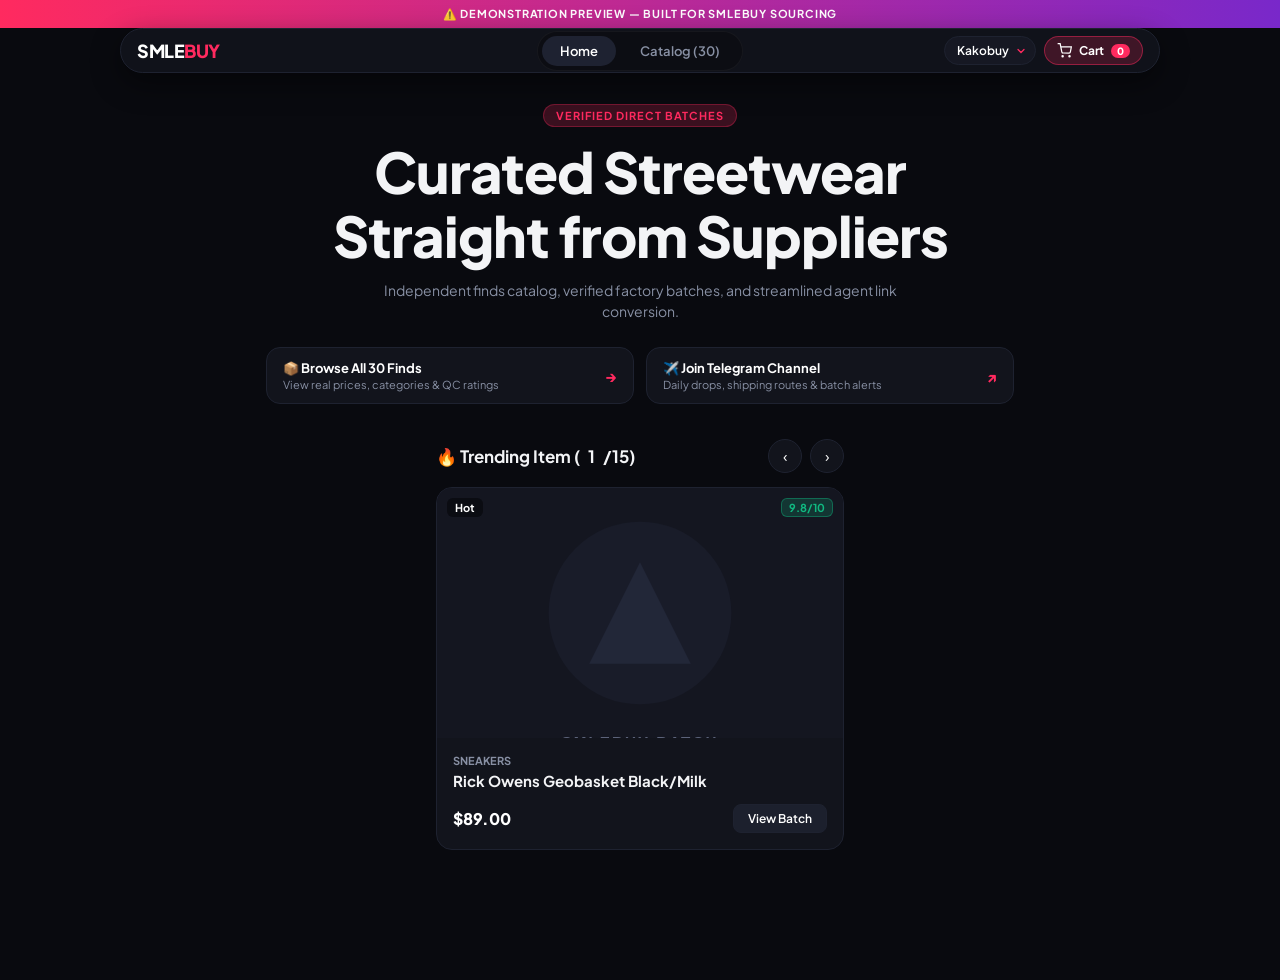
==== commit 7990cb45: "Refactor CSS styles and update HTML structure" ====
--- a/smlebuy/index.html
+++ b/smlebuy/index.html
@@ -8,459 +8,454 @@
   <link rel="preconnect" href="https://fonts.gstatic.com" crossorigin>
   <link href="https://fonts.googleapis.com/css2?family=Plus+Jakarta+Sans:wght@400;500;600;700;800&display=swap" rel="stylesheet">
   <style>
-  :root {
-  --bg: #090a0f;
-  --card-bg: #12141c;
-  --card-border: #1e2230;
-  --accent: #ff2a5f;
-  --accent-glow: rgba(255, 42, 95, 0.2);
-  --text: #f3f4f6;
-  --text-muted: #8890a4;
-}
-
-* {
-  box-sizing: border-box;
-  margin: 0;
-  padding: 0;
-  font-family: 'Plus Jakarta Sans', sans-serif;
-}
-
-body {
-  background-color: var(--bg);
-  color: var(--text);
-  min-height: 100vh;
-  overflow-x: hidden;
-  padding-bottom: 70px; /* Miejsce na bottom nav na mobile */
-}
-
-/* --- DEMO BAR --- */
-.demo-bar {
-  background: linear-gradient(90deg, #ff2a5f, #7928ca);
-  color: #fff;
-  text-align: center;
-  padding: 7px 14px;
-  font-size: 11px;
-  font-weight: 700;
-  letter-spacing: 0.8px;
-  text-transform: uppercase;
-}
-
-/* --- UNIFIED CLEAN NAVBAR --- */
-header {
-  position: sticky;
-  top: 12px;
-  z-index: 100;
-  padding: 0 14px;
-  margin-bottom: 25px;
-}
-
-.nav-container {
-  max-width: 1040px;
-  margin: 0 auto;
-  background: rgba(18, 20, 28, 0.92);
-  backdrop-filter: blur(14px);
-  border: 1px solid var(--card-border);
-  border-radius: 50px;
-  padding: 7px 16px;
-  display: flex;
-  align-items: center;
-  justify-content: space-between;
-  box-shadow: 0 10px 30px rgba(0, 0, 0, 0.45);
-  position: relative;
-}
-
-.logo {
-  font-size: 18px;
-  font-weight: 800;
-  letter-spacing: -0.5px;
-  text-decoration: none;
-  color: #fff;
-  z-index: 2;
-}
-
-.logo span {
-  color: var(--accent);
-}
-
-/* Matematycznie wyśrodkowany pill na desktopie */
-.nav-center {
-  position: absolute;
-  left: 50%;
-  top: 50%;
-  transform: translate(-50%, -50%);
-  display: flex;
-  align-items: center;
-  gap: 6px;
-  background: rgba(9, 10, 15, 0.45);
-  padding: 4px;
-  border-radius: 30px;
-  border: 1px solid rgba(255, 255, 255, 0.04);
-  z-index: 1;
-}
-
-.nav-link {
-  color: var(--text-muted);
-  text-decoration: none;
-  font-size: 13px;
-  font-weight: 600;
-  padding: 7px 18px;
-  border-radius: 25px;
-  transition: all 0.2s ease;
-  white-space: nowrap;
-}
-
-.nav-link:hover { color: #fff; }
-.nav-link.active {
-  color: #fff;
-  background: #1e2231;
-}
-
-.nav-actions {
-  display: flex;
-  align-items: center;
-  gap: 8px;
-  z-index: 2;
-}
-
-/* Selektor Agenta */
-.agent-wrapper {
-  position: relative;
-  display: flex;
-  align-items: center;
-}
-
-.agent-select-input {
-  appearance: none;
-  -webkit-appearance: none;
-  background: #161823;
-  border: 1px solid var(--card-border);
-  color: #fff;
-  font-size: 12px;
-  font-weight: 600;
-  padding: 6px 26px 6px 12px;
-  border-radius: 20px;
-  cursor: pointer;
-  outline: none;
-  transition: border-color 0.2s;
-}
-
-.agent-select-input:hover,
-.agent-select-input:focus {
-  border-color: rgba(255, 42, 95, 0.5);
-}
-
-.agent-wrapper svg {
-  position: absolute;
-  right: 9px;
-  pointer-events: none;
-  stroke: var(--accent);
-}
-
-/* Koszyk */
-.cart-btn {
-  display: inline-flex;
-  align-items: center;
-  gap: 7px;
-  background: var(--accent-glow);
-  border: 1px solid rgba(255, 42, 95, 0.45);
-  color: #fff;
-  font-size: 12px;
-  font-weight: 700;
-  padding: 6px 12px;
-  border-radius: 20px;
-  text-decoration: none;
-  cursor: pointer;
-}
-
-.cart-btn svg {
-  stroke: #fff;
-  fill: none;
-  stroke-width: 2;
-}
-
-.cart-num {
-  background: var(--accent);
-  color: #fff;
-  font-size: 10px;
-  padding: 1px 6px;
-  border-radius: 12px;
-  font-weight: 800;
-}
-
-/* --- MOBILE BOTTOM NAV (Tylko na telefonach) --- */
-.mobile-bottom-nav {
-  display: none;
-  position: fixed;
-  bottom: 12px;
-  left: 50%;
-  transform: translateX(-50%);
-  background: rgba(18, 20, 28, 0.95);
-  backdrop-filter: blur(16px);
-  border: 1px solid var(--card-border);
-  border-radius: 40px;
-  padding: 5px 8px;
-  z-index: 200;
-  box-shadow: 0 10px 25px rgba(0,0,0,0.6);
-  gap: 4px;
-}
-
-.mobile-bottom-nav .nav-link {
-  font-size: 12px;
-  padding: 7px 16px;
-}
-
-/* --- HERO --- */
-.hero {
-  max-width: 860px;
-  margin: 30px auto 25px;
-  padding: 0 16px;
-  text-align: center;
-}
-
-.hero-tag {
-  display: inline-block;
-  font-size: 11px;
-  font-weight: 700;
-  text-transform: uppercase;
-  letter-spacing: 1px;
-  padding: 4px 12px;
-  border-radius: 30px;
-  background: var(--accent-glow);
-  color: var(--accent);
-  border: 1px solid rgba(255, 42, 95, 0.3);
-  margin-bottom: 12px;
-}
-
-.hero h1 {
-  font-size: clamp(28px, 6vw, 56px);
-  font-weight: 800;
-  letter-spacing: -1px;
-  line-height: 1.15;
-  margin-bottom: 12px;
-}
-
-.hero p {
-  color: var(--text-muted);
-  font-size: 14px;
-  line-height: 1.5;
-  max-width: 540px;
-  margin: 0 auto 24px;
-}
-
-/* --- ACTIONS ROW --- */
-.compact-actions-row {
-  max-width: 780px;
-  margin: 0 auto 35px;
-  padding: 0 16px;
-  display: flex;
-  gap: 12px;
-}
-
-.compact-btn {
-  flex: 1;
-  background: var(--card-bg);
-  border: 1px solid var(--card-border);
-  border-radius: 14px;
-  padding: 12px 16px;
-  display: flex;
-  align-items: center;
-  justify-content: space-between;
-  text-decoration: none;
-  color: #fff;
-  transition: all 0.2s ease;
-}
-
-.compact-btn:hover {
-  border-color: var(--accent);
-  transform: translateY(-2px);
-  background: #161822;
-}
-
-.compact-btn .label {
-  font-size: 13px;
-  font-weight: 700;
-  display: flex;
-  align-items: center;
-  gap: 8px;
-}
-
-.compact-btn .sub {
-  font-size: 11px;
-  color: var(--text-muted);
-  margin-top: 2px;
-}
-
-.compact-btn .arrow {
-  color: var(--accent);
-  font-weight: 800;
-  font-size: 15px;
-}
-
-/* --- KARUZELA 1 ITEM WIDOCZNY (POPULAR) --- */
-.carousel-section {
-  max-width: 440px; /* Zgrabny format na 1 item */
-  margin: 0 auto 60px;
-  padding: 0 16px;
-}
-
-.section-header {
-  display: flex;
-  align-items: center;
-  justify-content: space-between;
-  margin-bottom: 14px;
-}
-
-.section-header h2 {
-  font-size: 17px;
-  font-weight: 700;
-  display: flex;
-  align-items: center;
-  gap: 8px;
-}
-
-.controls {
-  display: flex;
-  gap: 8px;
-}
-
-.ctrl-btn {
-  width: 34px;
-  height: 34px;
-  border-radius: 50%;
-  background: var(--card-bg);
-  border: 1px solid var(--card-border);
-  color: #fff;
-  cursor: pointer;
-  display: flex;
-  align-items: center;
-  justify-content: center;
-  font-size: 15px;
-  transition: all 0.2s;
-}
-
-.ctrl-btn:hover {
-  background: var(--accent);
-  border-color: var(--accent);
-}
-
-.carousel-wrapper {
-  overflow: hidden;
-  width: 100%;
-  border-radius: 16px;
-  border: 1px solid var(--card-border);
-  background: var(--card-bg);
-}
-
-.carousel-track {
-  display: flex;
-  transition: transform 0.45s cubic-bezier(0.25, 1, 0.5, 1);
-  width: 100%;
-}
-
-/* Dokładnie 1 item widoczny */
-.p-card-single {
-  flex: 0 0 100%;
-  width: 100%;
-  display: flex;
-  flex-direction: column;
-}
-
-.p-img-box {
-  width: 100%;
-  height: 250px;
-  background: #161824;
-  position: relative;
-}
-
-.p-img-box img {
-  width: 100%;
-  height: 100%;
-  object-fit: cover;
-}
-
-.p-badge {
-  position: absolute;
-  top: 10px;
-  left: 10px;
-  background: rgba(9, 10, 15, 0.8);
-  backdrop-filter: blur(4px);
-  padding: 3px 8px;
-  border-radius: 6px;
-  font-size: 11px;
-  font-weight: 700;
-  color: #fff;
-}
-
-.p-score {
-  position: absolute;
-  top: 10px;
-  right: 10px;
-  background: rgba(16, 185, 129, 0.2);
-  border: 1px solid rgba(16, 185, 129, 0.4);
-  color: #10b981;
-  padding: 2px 7px;
-  border-radius: 6px;
-  font-size: 11px;
-  font-weight: 700;
-}
-
-.p-details {
-  padding: 16px;
-  display: flex;
-  flex-direction: column;
-}
-
-.p-category {
-  font-size: 11px;
-  color: var(--text-muted);
-  text-transform: uppercase;
-  font-weight: 700;
-  margin-bottom: 4px;
-}
-
-.p-title {
-  font-size: 15px;
-  font-weight: 700;
-  white-space: nowrap;
-  overflow: hidden;
-  text-overflow: ellipsis;
-  margin-bottom: 14px;
-}
-
-.p-footer {
-  display: flex;
-  align-items: center;
-  justify-content: space-between;
-}
-
-.p-price {
-  font-size: 16px;
-  font-weight: 800;
-  color: #fff;
-}
-
-.p-buy {
-  background: #1c202d;
-  border: 1px solid var(--card-border);
-  color: #fff;
-  font-size: 12px;
-  font-weight: 600;
-  padding: 6px 14px;
-  border-radius: 8px;
-  text-decoration: none;
-  transition: border-color 0.2s;
-}
-
-.p-buy:hover { border-color: var(--accent); }
-
-/* --- RESPONSIVE BREAKPOINTS --- */
-@media (max-width: 768px) {
-  body { padding-bottom: 80px; }
-  .nav-center { display: none; } /* Chowamy ze środka navbara na mobile */
-  .mobile-bottom-nav { display: flex; } /* Pokazujemy dolny pasek app-style */
-  .compact-actions-row { flex-direction: column; }
-  .cart-btn span.label-text { display: none; } /* Chowamy tekst "Cart", zostaje sama cyferka */
-}
+    :root {
+      --bg: #090a0f;
+      --card-bg: #12141c;
+      --card-border: #1e2230;
+      --accent: #ff2a5f;
+      --accent-glow: rgba(255, 42, 95, 0.2);
+      --text: #f3f4f6;
+      --text-muted: #8890a4;
+    }
+
+    * {
+      box-sizing: border-box;
+      margin: 0;
+      padding: 0;
+      font-family: 'Plus Jakarta Sans', sans-serif;
+    }
+
+    body {
+      background-color: var(--bg);
+      color: var(--text);
+      min-height: 100vh;
+      overflow-x: hidden;
+      padding-bottom: 70px;
+    }
+
+    /* --- ALERT BAR --- */
+    .demo-bar {
+      background: linear-gradient(90deg, #ff2a5f, #7928ca);
+      color: #fff;
+      text-align: center;
+      padding: 7px 14px;
+      font-size: 11px;
+      font-weight: 700;
+      letter-spacing: 0.8px;
+      text-transform: uppercase;
+    }
+
+    /* --- NAVBAR --- */
+    header {
+      position: sticky;
+      top: 14px;
+      z-index: 100;
+      padding: 0 16px;
+      margin-bottom: 25px;
+    }
+
+    .nav-container {
+      max-width: 1040px;
+      margin: 0 auto;
+      background: rgba(18, 20, 28, 0.92);
+      backdrop-filter: blur(14px);
+      border: 1px solid var(--card-border);
+      border-radius: 50px;
+      padding: 7px 16px;
+      display: flex;
+      align-items: center;
+      justify-content: space-between;
+      box-shadow: 0 10px 30px rgba(0, 0, 0, 0.45);
+      position: relative;
+    }
+
+    .logo {
+      font-size: 18px;
+      font-weight: 800;
+      letter-spacing: -0.5px;
+      text-decoration: none;
+      color: #fff;
+      z-index: 2;
+    }
+
+    .logo span {
+      color: var(--accent);
+    }
+
+    .nav-center {
+      position: absolute;
+      left: 50%;
+      top: 50%;
+      transform: translate(-50%, -50%);
+      display: flex;
+      align-items: center;
+      gap: 6px;
+      background: rgba(9, 10, 15, 0.45);
+      padding: 4px;
+      border-radius: 30px;
+      border: 1px solid rgba(255, 255, 255, 0.04);
+      z-index: 1;
+    }
+
+    .nav-link {
+      color: var(--text-muted);
+      text-decoration: none;
+      font-size: 13px;
+      font-weight: 600;
+      padding: 7px 18px;
+      border-radius: 25px;
+      transition: all 0.2s ease;
+      white-space: nowrap;
+    }
+
+    .nav-link:hover { color: #fff; }
+    .nav-link.active {
+      color: #fff;
+      background: #1e2231;
+    }
+
+    .nav-actions {
+      display: flex;
+      align-items: center;
+      gap: 8px;
+      z-index: 2;
+    }
+
+    .agent-wrapper {
+      position: relative;
+      display: flex;
+      align-items: center;
+    }
+
+    .agent-select-input {
+      appearance: none;
+      -webkit-appearance: none;
+      background: #161823;
+      border: 1px solid var(--card-border);
+      color: #fff;
+      font-size: 12px;
+      font-weight: 600;
+      padding: 6px 26px 6px 12px;
+      border-radius: 20px;
+      cursor: pointer;
+      outline: none;
+      transition: border-color 0.2s;
+    }
+
+    .agent-select-input:hover,
+    .agent-select-input:focus {
+      border-color: rgba(255, 42, 95, 0.5);
+    }
+
+    .agent-wrapper svg {
+      position: absolute;
+      right: 9px;
+      pointer-events: none;
+      stroke: var(--accent);
+    }
+
+    .cart-btn {
+      display: inline-flex;
+      align-items: center;
+      gap: 7px;
+      background: var(--accent-glow);
+      border: 1px solid rgba(255, 42, 95, 0.45);
+      color: #fff;
+      font-size: 12px;
+      font-weight: 700;
+      padding: 6px 12px;
+      border-radius: 20px;
+      text-decoration: none;
+      cursor: pointer;
+    }
+
+    .cart-btn svg {
+      stroke: #fff;
+      fill: none;
+      stroke-width: 2;
+    }
+
+    .cart-num {
+      background: var(--accent);
+      color: #fff;
+      font-size: 10px;
+      padding: 1px 6px;
+      border-radius: 12px;
+      font-weight: 800;
+    }
+
+    /* --- BOTTOM BAR DLA TELEFONÓW --- */
+    .mobile-bottom-nav {
+      display: none;
+      position: fixed;
+      bottom: 12px;
+      left: 50%;
+      transform: translateX(-50%);
+      background: rgba(18, 20, 28, 0.95);
+      backdrop-filter: blur(16px);
+      border: 1px solid var(--card-border);
+      border-radius: 40px;
+      padding: 5px 8px;
+      z-index: 200;
+      box-shadow: 0 10px 25px rgba(0,0,0,0.6);
+      gap: 4px;
+    }
+
+    .mobile-bottom-nav .nav-link {
+      font-size: 12px;
+      padding: 7px 16px;
+    }
+
+    /* --- HERO --- */
+    .hero {
+      max-width: 860px;
+      margin: 30px auto 25px;
+      padding: 0 16px;
+      text-align: center;
+    }
+
+    .hero-tag {
+      display: inline-block;
+      font-size: 11px;
+      font-weight: 700;
+      text-transform: uppercase;
+      letter-spacing: 1px;
+      padding: 4px 12px;
+      border-radius: 30px;
+      background: var(--accent-glow);
+      color: var(--accent);
+      border: 1px solid rgba(255, 42, 95, 0.3);
+      margin-bottom: 12px;
+    }
+
+    .hero h1 {
+      font-size: clamp(28px, 6vw, 56px);
+      font-weight: 800;
+      letter-spacing: -1px;
+      line-height: 1.15;
+      margin-bottom: 12px;
+    }
+
+    .hero p {
+      color: var(--text-muted);
+      font-size: 14px;
+      line-height: 1.5;
+      max-width: 540px;
+      margin: 0 auto 24px;
+    }
+
+    /* --- ACTIONS ROW --- */
+    .compact-actions-row {
+      max-width: 780px;
+      margin: 0 auto 35px;
+      padding: 0 16px;
+      display: flex;
+      gap: 12px;
+    }
+
+    .compact-btn {
+      flex: 1;
+      background: var(--card-bg);
+      border: 1px solid var(--card-border);
+      border-radius: 14px;
+      padding: 12px 16px;
+      display: flex;
+      align-items: center;
+      justify-content: space-between;
+      text-decoration: none;
+      color: #fff;
+      transition: all 0.2s ease;
+    }
+
+    .compact-btn:hover {
+      border-color: var(--accent);
+      transform: translateY(-2px);
+      background: #161822;
+    }
+
+    .compact-btn .label {
+      font-size: 13px;
+      font-weight: 700;
+      display: flex;
+      align-items: center;
+      gap: 8px;
+    }
+
+    .compact-btn .sub {
+      font-size: 11px;
+      color: var(--text-muted);
+      margin-top: 2px;
+    }
+
+    .compact-btn .arrow {
+      color: var(--accent);
+      font-weight: 800;
+      font-size: 15px;
+    }
+
+    /* --- KARUZELA (1 ITEM) --- */
+    .carousel-section {
+      max-width: 440px;
+      margin: 0 auto 60px;
+      padding: 0 16px;
+    }
+
+    .section-header {
+      display: flex;
+      align-items: center;
+      justify-content: space-between;
+      margin-bottom: 14px;
+    }
+
+    .section-header h2 {
+      font-size: 17px;
+      font-weight: 700;
+      display: flex;
+      align-items: center;
+      gap: 8px;
+    }
+
+    .controls {
+      display: flex;
+      gap: 8px;
+    }
+
+    .ctrl-btn {
+      width: 34px;
+      height: 34px;
+      border-radius: 50%;
+      background: var(--card-bg);
+      border: 1px solid var(--card-border);
+      color: #fff;
+      cursor: pointer;
+      display: flex;
+      align-items: center;
+      justify-content: center;
+      font-size: 15px;
+      transition: all 0.2s;
+    }
+
+    .ctrl-btn:hover {
+      background: var(--accent);
+      border-color: var(--accent);
+    }
+
+    .carousel-wrapper {
+      overflow: hidden;
+      width: 100%;
+      border-radius: 16px;
+      border: 1px solid var(--card-border);
+      background: var(--card-bg);
+    }
+
+    .carousel-track {
+      display: flex;
+      transition: transform 0.45s cubic-bezier(0.25, 1, 0.5, 1);
+      width: 100%;
+    }
+
+    .p-card-single {
+      flex: 0 0 100%;
+      width: 100%;
+      display: flex;
+      flex-direction: column;
+    }
+
+    .p-img-box {
+      width: 100%;
+      height: 250px;
+      background: #161824;
+      position: relative;
+    }
+
+    .p-img-box img {
+      width: 100%;
+      height: 100%;
+      object-fit: cover;
+    }
+
+    .p-badge {
+      position: absolute;
+      top: 10px;
+      left: 10px;
+      background: rgba(9, 10, 15, 0.8);
+      backdrop-filter: blur(4px);
+      padding: 3px 8px;
+      border-radius: 6px;
+      font-size: 11px;
+      font-weight: 700;
+      color: #fff;
+    }
+
+    .p-score {
+      position: absolute;
+      top: 10px;
+      right: 10px;
+      background: rgba(16, 185, 129, 0.2);
+      border: 1px solid rgba(16, 185, 129, 0.4);
+      color: #10b981;
+      padding: 2px 7px;
+      border-radius: 6px;
+      font-size: 11px;
+      font-weight: 700;
+    }
+
+    .p-details {
+      padding: 16px;
+      display: flex;
+      flex-direction: column;
+    }
+
+    .p-category {
+      font-size: 11px;
+      color: var(--text-muted);
+      text-transform: uppercase;
+      font-weight: 700;
+      margin-bottom: 4px;
+    }
+
+    .p-title {
+      font-size: 15px;
+      font-weight: 700;
+      white-space: nowrap;
+      overflow: hidden;
+      text-overflow: ellipsis;
+      margin-bottom: 14px;
+    }
+
+    .p-footer {
+      display: flex;
+      align-items: center;
+      justify-content: space-between;
+    }
+
+    .p-price {
+      font-size: 16px;
+      font-weight: 800;
+      color: #fff;
+    }
+
+    .p-buy {
+      background: #1c202d;
+      border: 1px solid var(--card-border);
+      color: #fff;
+      font-size: 12px;
+      font-weight: 600;
+      padding: 6px 14px;
+      border-radius: 8px;
+      text-decoration: none;
+      transition: border-color 0.2s;
+    }
+
+    .p-buy:hover { border-color: var(--accent); }
+
+    @media (max-width: 768px) {
+      body { padding-bottom: 80px; }
+      .nav-center { display: none; }
+      .mobile-bottom-nav { display: flex; }
+      .compact-actions-row { flex-direction: column; }
+      .cart-btn span.label-text { display: none; }
+    }
   </style>
 </head>
 <body>
@@ -495,11 +490,17 @@
             <circle cx="20" cy="21" r="1"></circle>
             <path d="M1 1h4l2.68 13.39a2 2 0 0 0 2 1.61h9.72a2 2 0 0 0 2-1.61L23 6H6"></path>
           </svg>
-          Cart <span class="cart-num">0</span>
+          <span class="label-text">Cart</span>
+          <span class="cart-num">0</span>
         </button>
       </div>
     </div>
   </header>
+
+  <div class="mobile-bottom-nav">
+    <a href="index.html" class="nav-link active">🏠 Home</a>
+    <a href="links.html" class="nav-link">📦 Catalog (30)</a>
+  </div>
 
   <main>
     <section class="hero">
@@ -528,7 +529,7 @@
 
     <section class="carousel-section">
       <div class="section-header">
-        <h2>🔥 Popular Right Now (15 Curated)</h2>
+        <h2>🔥 Trending Item (<span id="slideCounter">1</span>/15)</h2>
         <div class="controls">
           <button class="ctrl-btn" onclick="prevSlide()" title="Previous">‹</button>
           <button class="ctrl-btn" onclick="nextSlide()" title="Next">›</button>
@@ -563,9 +564,11 @@
     ];
 
     const track = document.getElementById('popularTrack');
+    const slideCounter = document.getElementById('slideCounter');
+
     popularItems.forEach(item => {
       track.innerHTML += `
-        <div class="p-card">
+        <div class="p-card-single">
           <div class="p-img-box">
             <span class="p-badge">${item.badge}</span>
             <span class="p-score">${item.rating}</span>
@@ -576,7 +579,7 @@
             <div class="p-title" title="${item.name}">${item.name}</div>
             <div class="p-footer">
               <span class="p-price">${item.price}</span>
-              <a href="links.html" class="p-buy">Finds Link</a>
+              <a href="links.html" class="p-buy">View Batch</a>
             </div>
           </div>
         </div>
@@ -584,25 +587,26 @@
     });
 
     let currentIndex = 0;
-    const totalPages = 3;
+    const totalItems = popularItems.length;
 
     function updateCarousel() {
       track.style.transform = `translateX(-${currentIndex * 100}%)`;
+      if (slideCounter) slideCounter.textContent = currentIndex + 1;
     }
 
     function nextSlide() {
-      currentIndex = (currentIndex + 1) % totalPages;
+      currentIndex = (currentIndex + 1) % totalItems;
       updateCarousel();
     }
 
     function prevSlide() {
-      currentIndex = (currentIndex - 1 + totalPages) % totalPages;
+      currentIndex = (currentIndex - 1 + totalItems) % totalItems;
       updateCarousel();
     }
 
-    let autoInterval = setInterval(nextSlide, 3000);
-    track.addEventListener('mouseenter', () => clearInterval(autoInterval));
-    track.addEventListener('mouseleave', () => autoInterval = setInterval(nextSlide, 3000));
+    let timer = setInterval(nextSlide, 3000);
+    track.addEventListener('mouseenter', () => clearInterval(timer));
+    track.addEventListener('mouseleave', () => timer = setInterval(nextSlide, 3000));
   </script>
 </body>
 </html>
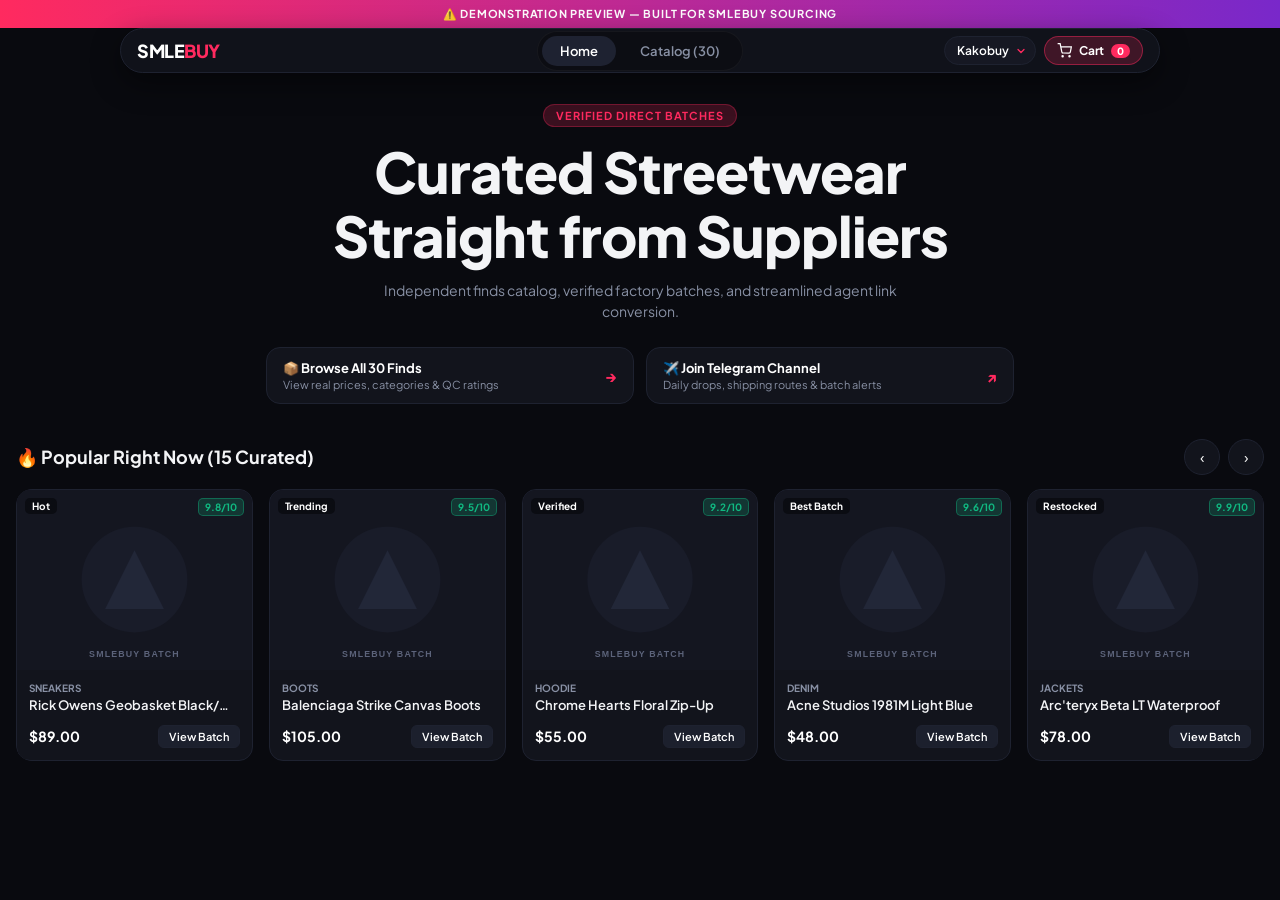
==== commit cbf61a8c: "Update carousel styles and functionality" ====
--- a/smlebuy/index.html
+++ b/smlebuy/index.html
@@ -293,9 +293,9 @@
       font-size: 15px;
     }
 
-    /* --- KARUZELA (1 ITEM) --- */
+    /* --- RESPONSIVE CAROUSEL (5 NA PC / 1 NA MOBILE) --- */
     .carousel-section {
-      max-width: 440px;
+      max-width: 1280px;
       margin: 0 auto 60px;
       padding: 0 16px;
     }
@@ -308,7 +308,7 @@
     }
 
     .section-header h2 {
-      font-size: 17px;
+      font-size: 18px;
       font-weight: 700;
       display: flex;
       align-items: center;
@@ -321,8 +321,8 @@
     }
 
     .ctrl-btn {
-      width: 34px;
-      height: 34px;
+      width: 36px;
+      height: 36px;
       border-radius: 50%;
       background: var(--card-bg);
       border: 1px solid var(--card-border);
@@ -344,26 +344,29 @@
       overflow: hidden;
       width: 100%;
       border-radius: 16px;
+    }
+
+    .carousel-track {
+      display: flex;
+      transition: transform 0.55s cubic-bezier(0.25, 1, 0.5, 1);
+      width: 100%;
+      gap: 16px;
+    }
+
+    /* Desktop domyślnie: 5 kart w jednym rzędzie z uwzględnieniem odstępów */
+    .p-card-item {
+      flex: 0 0 calc((100% - (4 * 16px)) / 5);
+      background: var(--card-bg);
       border: 1px solid var(--card-border);
-      background: var(--card-bg);
-    }
-
-    .carousel-track {
-      display: flex;
-      transition: transform 0.45s cubic-bezier(0.25, 1, 0.5, 1);
-      width: 100%;
-    }
-
-    .p-card-single {
-      flex: 0 0 100%;
-      width: 100%;
+      border-radius: 14px;
+      overflow: hidden;
       display: flex;
       flex-direction: column;
     }
 
     .p-img-box {
       width: 100%;
-      height: 250px;
+      height: 180px;
       background: #161824;
       position: relative;
     }
@@ -376,62 +379,64 @@
 
     .p-badge {
       position: absolute;
-      top: 10px;
-      left: 10px;
+      top: 8px;
+      left: 8px;
       background: rgba(9, 10, 15, 0.8);
       backdrop-filter: blur(4px);
-      padding: 3px 8px;
-      border-radius: 6px;
-      font-size: 11px;
+      padding: 2px 7px;
+      border-radius: 5px;
+      font-size: 10px;
       font-weight: 700;
       color: #fff;
     }
 
     .p-score {
       position: absolute;
-      top: 10px;
-      right: 10px;
+      top: 8px;
+      right: 8px;
       background: rgba(16, 185, 129, 0.2);
       border: 1px solid rgba(16, 185, 129, 0.4);
       color: #10b981;
-      padding: 2px 7px;
-      border-radius: 6px;
-      font-size: 11px;
+      padding: 2px 6px;
+      border-radius: 5px;
+      font-size: 10px;
       font-weight: 700;
     }
 
     .p-details {
-      padding: 16px;
+      padding: 12px;
       display: flex;
       flex-direction: column;
+      flex-grow: 1;
     }
 
     .p-category {
-      font-size: 11px;
+      font-size: 10px;
       color: var(--text-muted);
       text-transform: uppercase;
       font-weight: 700;
-      margin-bottom: 4px;
+      margin-bottom: 3px;
     }
 
     .p-title {
-      font-size: 15px;
-      font-weight: 700;
+      font-size: 13px;
+      font-weight: 600;
       white-space: nowrap;
       overflow: hidden;
       text-overflow: ellipsis;
-      margin-bottom: 14px;
+      margin-bottom: 12px;
     }
 
     .p-footer {
       display: flex;
       align-items: center;
       justify-content: space-between;
+      margin-top: auto;
     }
 
     .p-price {
-      font-size: 16px;
-      font-weight: 800;
+      font-size: 14px;
+      font-weight: 700;
       color: #fff;
     }
 
@@ -439,22 +444,40 @@
       background: #1c202d;
       border: 1px solid var(--card-border);
       color: #fff;
-      font-size: 12px;
+      font-size: 11px;
       font-weight: 600;
-      padding: 6px 14px;
-      border-radius: 8px;
+      padding: 4px 10px;
+      border-radius: 6px;
       text-decoration: none;
       transition: border-color 0.2s;
     }
 
     .p-buy:hover { border-color: var(--accent); }
 
+    /* --- MOBILE STYLES (DOKŁADNIE 1 KARTA WIDOCZNA) --- */
     @media (max-width: 768px) {
       body { padding-bottom: 80px; }
       .nav-center { display: none; }
       .mobile-bottom-nav { display: flex; }
       .compact-actions-row { flex-direction: column; }
       .cart-btn span.label-text { display: none; }
+
+      .carousel-section {
+        max-width: 440px; /* Zgrabny wyśrodkowany box na mobile */
+      }
+
+      .carousel-track {
+        gap: 0px; /* Bez luki między kartami na pełnym slajdzie 100% */
+      }
+
+      .p-card-item {
+        flex: 0 0 100%; /* Dokładnie 1 item zajmuje cały ekran */
+        border-radius: 16px;
+      }
+
+      .p-img-box {
+        height: 240px;
+      }
     }
   </style>
 </head>
@@ -527,9 +550,10 @@
       </a>
     </section>
 
+    <!-- Sekcja Karuzeli -->
     <section class="carousel-section">
       <div class="section-header">
-        <h2>🔥 Trending Item (<span id="slideCounter">1</span>/15)</h2>
+        <h2>🔥 Popular Right Now (15 Curated)</h2>
         <div class="controls">
           <button class="ctrl-btn" onclick="prevSlide()" title="Previous">‹</button>
           <button class="ctrl-btn" onclick="nextSlide()" title="Next">›</button>
@@ -564,11 +588,11 @@
     ];
 
     const track = document.getElementById('popularTrack');
-    const slideCounter = document.getElementById('slideCounter');
-
+
+    // Generujemy 15 itemów
     popularItems.forEach(item => {
       track.innerHTML += `
-        <div class="p-card-single">
+        <div class="p-card-item">
           <div class="p-img-box">
             <span class="p-badge">${item.badge}</span>
             <span class="p-score">${item.rating}</span>
@@ -587,23 +611,42 @@
     });
 
     let currentIndex = 0;
-    const totalItems = popularItems.length;
+
+    function isMobile() {
+      return window.innerWidth <= 768;
+    }
 
     function updateCarousel() {
-      track.style.transform = `translateX(-${currentIndex * 100}%)`;
-      if (slideCounter) slideCounter.textContent = currentIndex + 1;
+      if (isMobile()) {
+        // Na telefonie: skok o 1 item (100% szerokości tracka)
+        track.style.transform = `translateX(-${currentIndex * 100}%)`;
+      } else {
+        // Na PC: skok o 5 itemów (czyli 1 cały ekran = 100% + gap)
+        // Dla 15 itemów i 5 widocznych mamy 3 strony (indeksy 0, 1, 2)
+        const gap = 16;
+        track.style.transform = `translateX(calc(-${currentIndex * 100}% - ${currentIndex * gap}px))`;
+      }
     }
 
     function nextSlide() {
-      currentIndex = (currentIndex + 1) % totalItems;
+      const maxIndex = isMobile() ? (popularItems.length - 1) : 2; // 15 stron na mobile vs 3 strony po 5 sztuk na PC
+      currentIndex = currentIndex >= maxIndex ? 0 : currentIndex + 1;
       updateCarousel();
     }
 
     function prevSlide() {
-      currentIndex = (currentIndex - 1 + totalItems) % totalItems;
+      const maxIndex = isMobile() ? (popularItems.length - 1) : 2;
+      currentIndex = currentIndex <= 0 ? maxIndex : currentIndex - 1;
       updateCarousel();
     }
 
+    // Reset indeksu przy zmianie rozmiaru okna
+    window.addEventListener('resize', () => {
+      currentIndex = 0;
+      updateCarousel();
+    });
+
+    // Pętla auto-scroll co 3 sekundy
     let timer = setInterval(nextSlide, 3000);
     track.addEventListener('mouseenter', () => clearInterval(timer));
     track.addEventListener('mouseleave', () => timer = setInterval(nextSlide, 3000));
